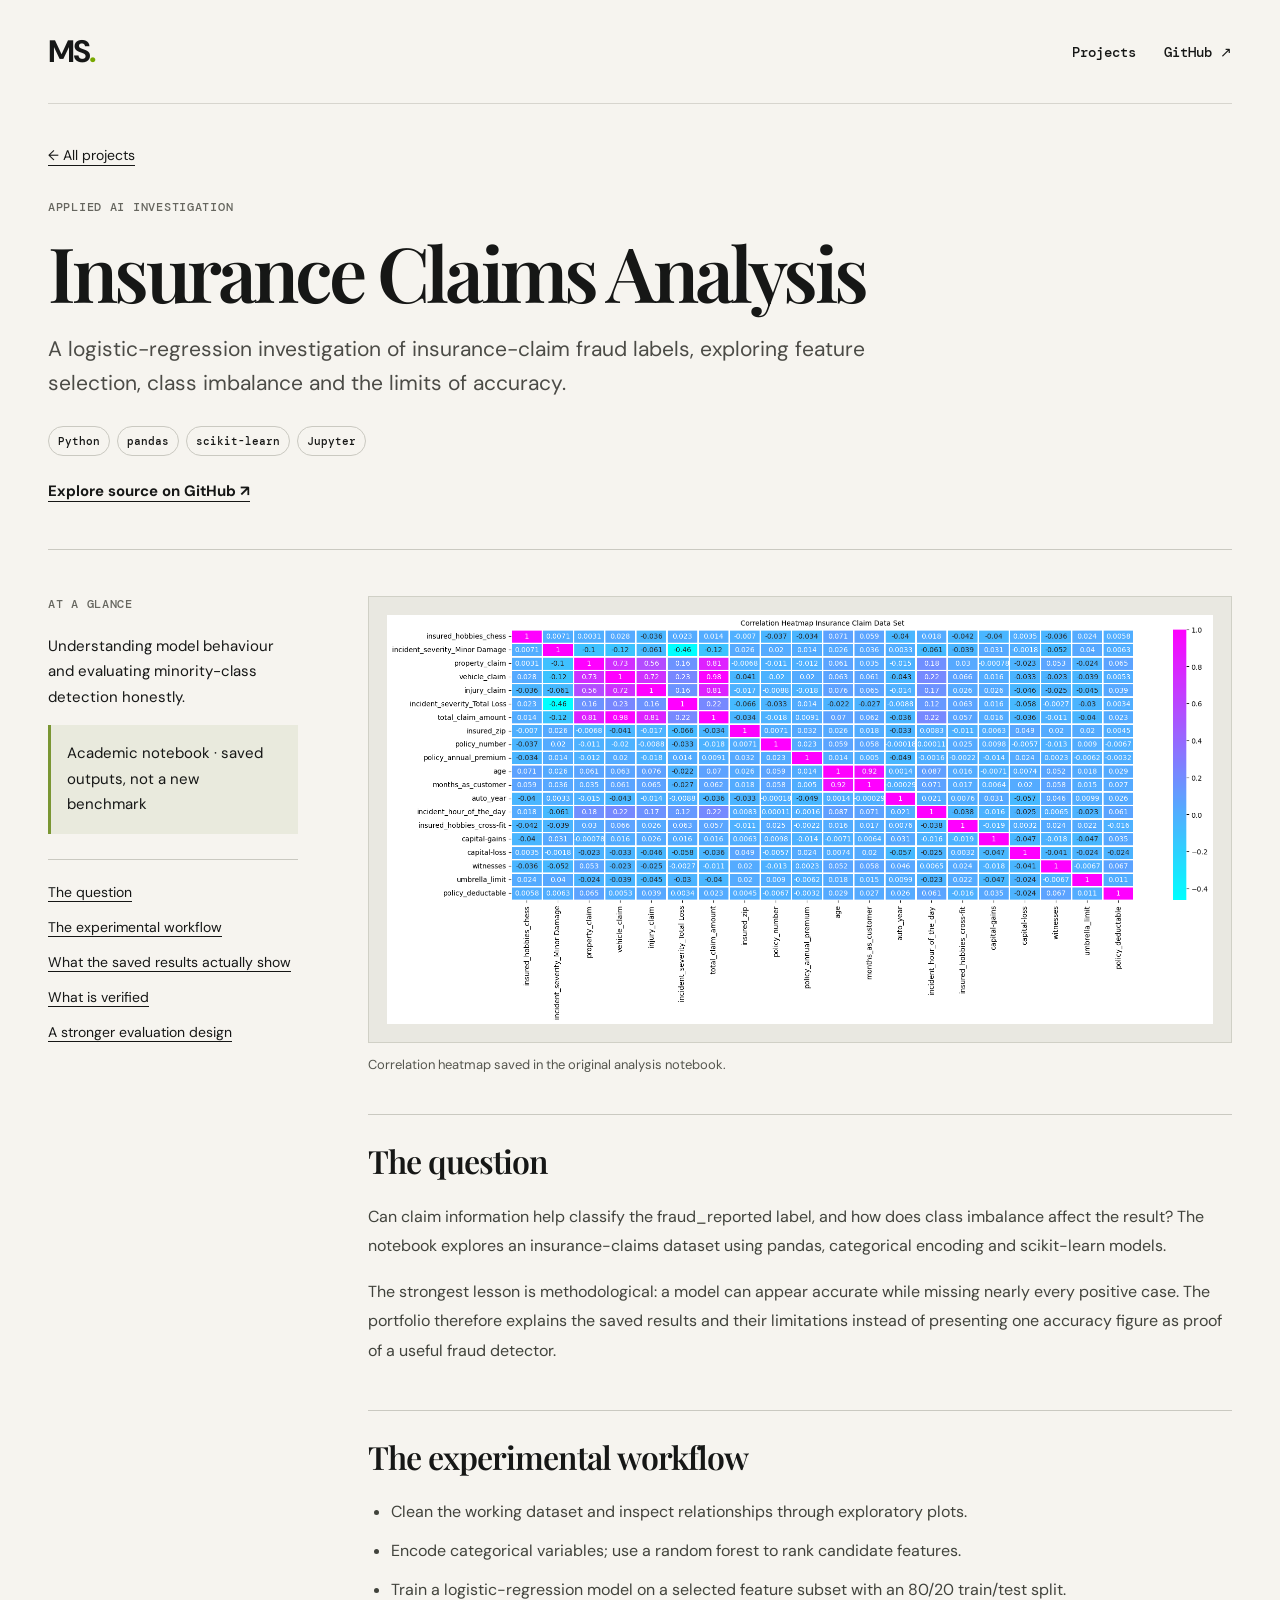
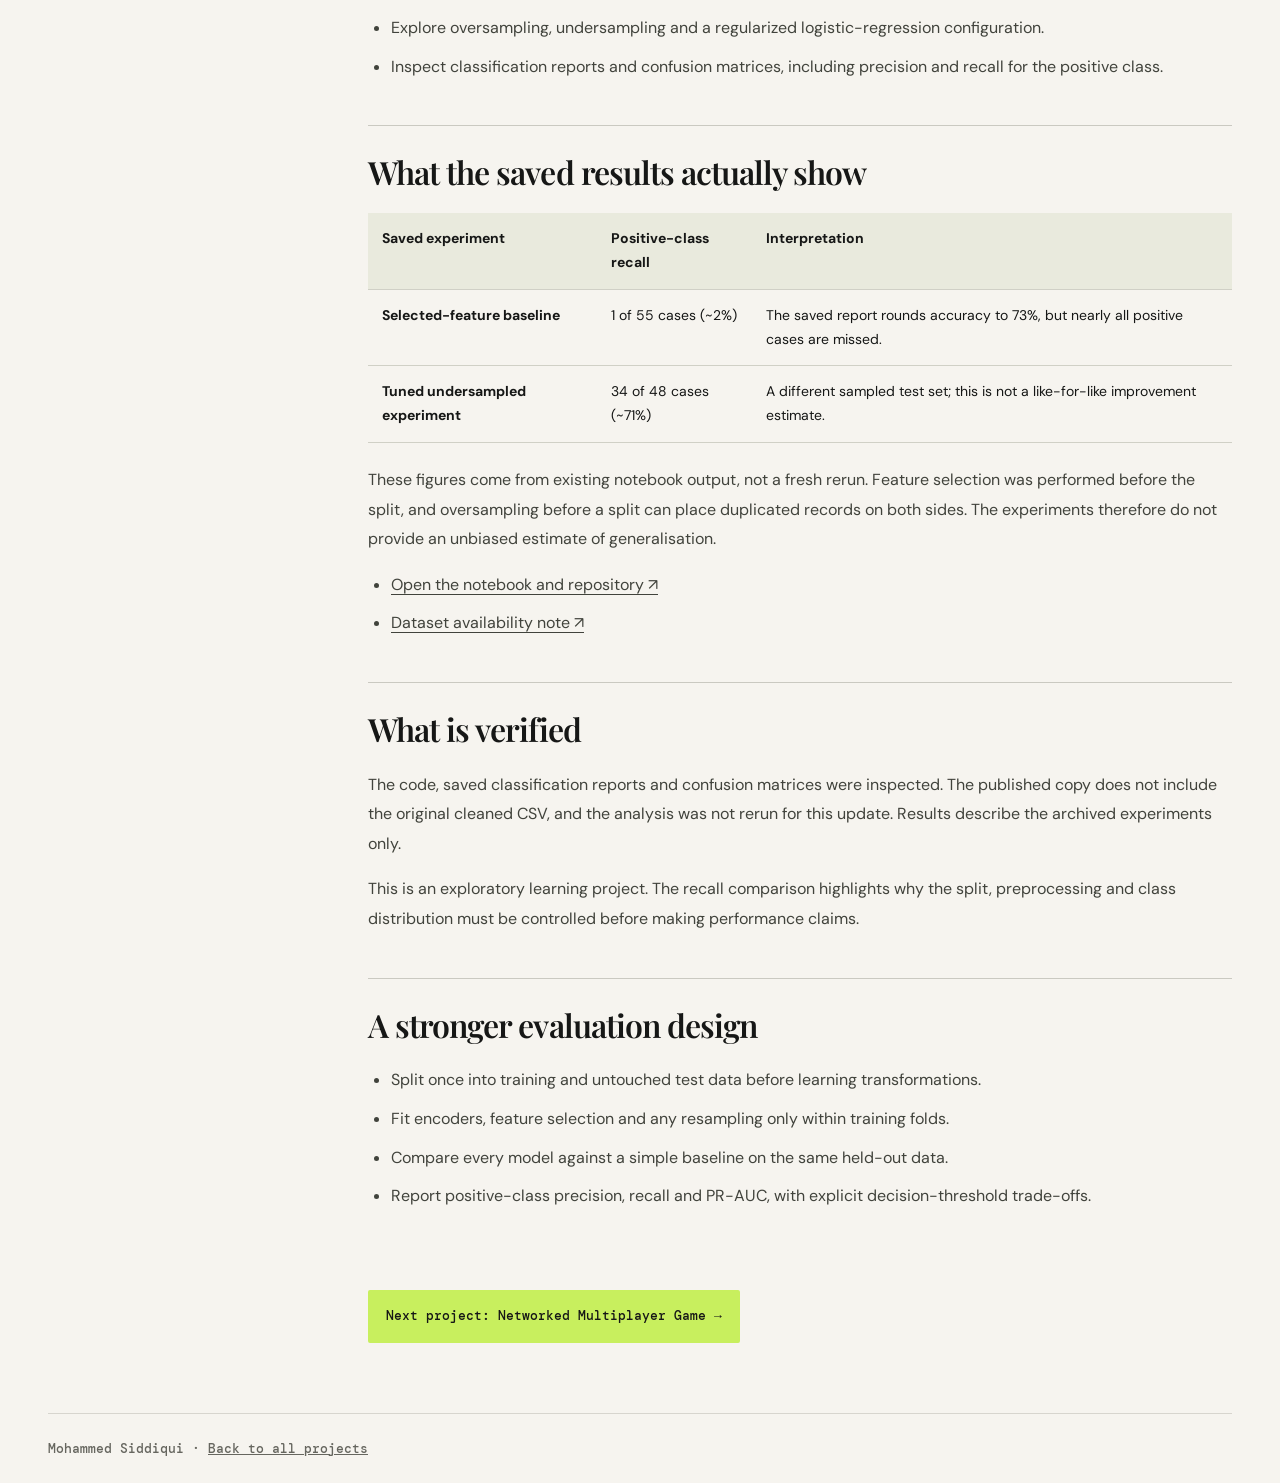
==== projects/applied-ai/index.html @ d2560d96 "Build six detailed project case studies, expand game source and add Java coursework" ====
<!doctype html><html lang="en"><head><meta charset="utf-8"><meta name="viewport" content="width=device-width,initial-scale=1"><meta name="description" content="A logistic-regression investigation of insurance-claim fraud labels, exploring feature selection, class imbalance and the limits of accuracy."><meta name="theme-color" content="#c8ef5e"><title>Insurance Claims Analysis · Mohammed Siddiqui</title><link rel="stylesheet" href="../../styles.css"><link rel="stylesheet" href="../../case-studies.css"></head><body><a class="skip-link" href="#case-content">Skip to case study</a><main><nav aria-label="Primary navigation"><a class="brand" href="../../index.html">MS<span>.</span></a><div class="nav-links"><a href="../../index.html#projects">Projects</a><a href="https://github.com/rr11ddzz" target="_blank" rel="noreferrer">GitHub ↗</a></div></nav><header class="case-hero"><a class="back-link" href="../../index.html#projects">← All projects</a><p class="eyebrow">Applied AI investigation</p><h1>Insurance Claims Analysis</h1><p class="case-lead">A logistic-regression investigation of insurance-claim fraud labels, exploring feature selection, class imbalance and the limits of accuracy.</p><ul class="stack" aria-label="Technologies"><li>Python</li><li>pandas</li><li>scikit-learn</li><li>Jupyter</li></ul><div class="case-actions"><a href="https://github.com/rr11ddzz/applied-ai-logistic-regression" target="_blank" rel="noreferrer">Explore source on GitHub ↗</a></div></header><div class="case-layout"><aside class="case-sidebar"><p class="eyebrow">At a glance</p><p>Understanding model behaviour and evaluating minority-class detection honestly.</p><p class="review-label">Academic notebook · saved outputs, not a new benchmark</p><div class="toc" aria-label="Case study contents"><a href="#brief">The question</a><a href="#implementation">The experimental workflow</a><a href="#evidence">What the saved results actually show</a><a href="#review">What is verified</a><a href="#next">A stronger evaluation design</a></div></aside><article id="case-content"><figure class="case-evidence"><img src="../../assets/ai-analysis.png" alt="Correlation heatmap saved in the original analysis notebook." loading="lazy" decoding="async"><figcaption>Correlation heatmap saved in the original analysis notebook.</figcaption></figure><section id="brief" class="case-section"><h2>The question</h2><p>Can claim information help classify the fraud_reported label, and how does class imbalance affect the result? The notebook explores an insurance-claims dataset using pandas, categorical encoding and scikit-learn models.</p><p>The strongest lesson is methodological: a model can appear accurate while missing nearly every positive case. The portfolio therefore explains the saved results and their limitations instead of presenting one accuracy figure as proof of a useful fraud detector.</p></section><section id="implementation" class="case-section"><h2>The experimental workflow</h2><ul><li>Clean the working dataset and inspect relationships through exploratory plots.</li><li>Encode categorical variables; use a random forest to rank candidate features.</li><li>Train a logistic-regression model on a selected feature subset with an 80/20 train/test split.</li><li>Explore oversampling, undersampling and a regularized logistic-regression configuration.</li><li>Inspect classification reports and confusion matrices, including precision and recall for the positive class.</li></ul></section><section id="evidence" class="case-section"><h2>What the saved results actually show</h2><div class="table-wrap"><table><thead><tr><th scope="col">Saved experiment</th><th scope="col">Positive-class recall</th><th scope="col">Interpretation</th></tr></thead><tbody><tr><td>Selected-feature baseline</td><td>1 of 55 cases (~2%)</td><td>The saved report rounds accuracy to 73%, but nearly all positive cases are missed.</td></tr><tr><td>Tuned undersampled experiment</td><td>34 of 48 cases (~71%)</td><td>A different sampled test set; this is not a like-for-like improvement estimate.</td></tr></tbody></table></div><p>These figures come from existing notebook output, not a fresh rerun. Feature selection was performed before the split, and oversampling before a split can place duplicated records on both sides. The experiments therefore do not provide an unbiased estimate of generalisation.</p><ul><li><a href="https://github.com/rr11ddzz/applied-ai-logistic-regression" target="_blank" rel="noreferrer">Open the notebook and repository ↗</a></li><li><a href="https://github.com/rr11ddzz/applied-ai-logistic-regression/tree/main/data" target="_blank" rel="noreferrer">Dataset availability note ↗</a></li></ul></section><section id="review" class="case-section"><h2>What is verified</h2><p>The code, saved classification reports and confusion matrices were inspected. The published copy does not include the original cleaned CSV, and the analysis was not rerun for this update. Results describe the archived experiments only.</p><p>This is an exploratory learning project. The recall comparison highlights why the split, preprocessing and class distribution must be controlled before making performance claims.</p></section><section id="next" class="case-section"><h2>A stronger evaluation design</h2><ul><li>Split once into training and untouched test data before learning transformations.</li><li>Fit encoders, feature selection and any resampling only within training folds.</li><li>Compare every model against a simple baseline on the same held-out data.</li><li>Report positive-class precision, recall and PR-AUC, with explicit decision-threshold trade-offs.</li></ul></section><a class="button" href="../networked-game/">Next project: Networked Multiplayer Game →</a></article></div><footer class="case-footer">Mohammed Siddiqui · <a href="../../index.html#projects">Back to all projects</a></footer></main></body></html>
---- styles.css ----
@import url('https://fonts.googleapis.com/css2?family=DM+Mono:wght@400;500&family=DM+Sans:opsz,wght@9..40,400;9..40,500;9..40,700&family=Playfair+Display:ital,wght@0,600;0,700;1,600&display=swap');

:root { --ink:#161716; --paper:#f6f4ef; --lime:#c8ef5e; --grey:#deded7; --muted:#66665f; }
* { box-sizing:border-box; }
html { scroll-behavior:smooth; }
body { margin:0; background:var(--paper); color:var(--ink); font-family:'DM Sans',sans-serif; }
main { max-width:1320px; margin:auto; padding:0 48px; }
nav { height:104px; display:flex; align-items:center; justify-content:space-between; border-bottom:1px solid #d7d5ce; }
.brand { font:700 31px/1 'DM Sans',sans-serif; letter-spacing:-2px; text-decoration:none; color:var(--ink); }.brand span{color:#78a800}.nav-links{display:flex;gap:28px}.nav-links a{color:var(--ink);font:500 14px 'DM Mono',monospace;text-decoration:none}.nav-links a:hover,.project-link:hover{text-decoration:underline}
.hero { min-height:665px; padding:110px 0 78px; border-bottom:1px solid #d7d5ce; display:flex; flex-direction:column; align-items:flex-start; justify-content:center; }.eyebrow,.tag{font:500 12px 'DM Mono',monospace;letter-spacing:.06em;text-transform:uppercase;color:var(--muted);margin:0 0 22px}.hero h1{margin:0;font:700 clamp(76px,12vw,168px)/.77 'Playfair Display',serif;letter-spacing:-.07em}.hero h1 em{color:#719a10}.intro{max-width:490px;margin:58px 0 28px;font-size:20px;line-height:1.45;letter-spacing:-.02em}.button{display:inline-flex;align-items:center;gap:20px;padding:16px 18px;background:var(--lime);border-radius:2px;color:var(--ink);font:500 13px 'DM Mono',monospace;text-decoration:none;transition:transform .18s}.button:hover{transform:translateY(-3px)}
.work{padding:130px 0 70px}.section-heading{display:grid;grid-template-columns:1fr 2fr;gap:32px;margin-bottom:72px}.section-heading h2,.closing h2{margin:0;max-width:690px;font:600 clamp(39px,5vw,68px)/.98 'Playfair Display',serif;letter-spacing:-.05em}.project{position:relative;display:grid;grid-template-columns:70px minmax(270px,1fr) minmax(310px,1fr);gap:36px;padding:48px 0;border-top:1px solid #c9c8c1}.project-number{font:500 12px 'DM Mono',monospace;color:var(--muted);padding-top:8px}.project-copy{max-width:490px}.project-copy .tag{margin-bottom:14px}.project h3{margin:0 0 18px;font:600 clamp(33px,4vw,52px)/.95 'Playfair Display',serif;letter-spacing:-.05em}.project-copy>p:not(.tag){margin:0;color:#4b4b46;font-size:16px;line-height:1.55}.stack{display:flex;flex-wrap:wrap;gap:7px;margin:25px 0;padding:0;list-style:none}.stack li{padding:7px 9px;border:1px solid #cac9c1;border-radius:20px;font:500 11px 'DM Mono',monospace}.project-link{display:inline-flex;gap:14px;color:var(--ink);font:500 13px 'DM Mono',monospace;text-decoration:none}.project-art{min-height:260px;background:var(--ink);border-radius:3px;padding:21px;position:relative;overflow:hidden}.browser-bar{display:block;width:100%;height:9px;border-radius:6px;background:#484944;margin-bottom:35px}.art-commerce{background:#304234}.art-line{display:block;width:54%;height:12px;background:#d0e7bd;margin:12px 0;border-radius:5px}.art-line.wide{width:86%;height:18px}.art-grid{display:flex;gap:12px;margin-top:34px}.art-grid i{width:28%;height:100px;background:#7e9d6d;border-radius:3px}.art-booking{background:#293d54}.calendar{display:grid;grid-template-columns:repeat(3,1fr);gap:10px;margin:15px auto;width:76%;padding:20px;background:#ecece6;border-radius:3px}.calendar:before{content:'';grid-column:1/-1;height:18px;background:#92b5d5;margin-bottom:8px}.calendar i{height:38px;background:#c5d7e2}.calendar i:nth-child(3),.calendar i:nth-child(7){background:var(--lime)}.art-ai{background:#392c47}.chart{height:155px;display:flex;align-items:end;gap:17px;padding:10px 19px;border-left:1px solid #bba9ca;border-bottom:1px solid #bba9ca}.chart i{width:18%;background:#b999d0}.chart i:nth-child(1){height:32%}.chart i:nth-child(2){height:56%}.chart i:nth-child(3){height:78%;background:var(--lime)}.chart b{position:absolute;width:60%;height:3px;background:#faf7f2;transform:rotate(-25deg) translate(15px,-48px);transform-origin:left}
.closing{margin:80px 0 0;padding:110px 0;border-top:1px solid #c9c8c1}.closing h2{margin-bottom:35px}.dark{background:var(--ink);color:var(--paper)}footer{max-width:1320px;margin:auto;padding:34px 48px;border-top:1px solid #d7d5ce;color:var(--muted);font:500 11px 'DM Mono',monospace}
@media (max-width:720px){main{padding:0 22px}nav{height:78px}.hero{min-height:550px;padding:80px 0}.intro{margin-top:46px;font-size:18px}.section-heading{display:block}.section-heading .eyebrow{margin-bottom:18px}.work{padding-top:76px}.project{grid-template-columns:35px 1fr;gap:14px;padding:35px 0}.project-art{grid-column:2;min-height:210px;margin-top:10px}.closing{padding:75px 0;margin-top:35px}footer{padding:25px 22px}.nav-links{gap:16px}}

/* Recruiter navigation, readable case studies and intermediate screen widths. */
.skip-link{position:absolute;left:16px;top:-80px;background:var(--ink);color:white;padding:12px;z-index:10}
.skip-link:focus{top:12px}
a:focus-visible,summary:focus-visible{outline:3px solid #527500;outline-offset:5px}
.case-study{margin-top:24px;border-top:1px solid #cac9c1;padding-top:18px}
.case-study summary{cursor:pointer;font-weight:700;line-height:1.5}
.case-study h4{margin:24px 0 8px;font-size:16px}
.case-study p,.case-study li{font-size:15px;line-height:1.65;color:#4b4b46}
.case-study p{margin:0}.case-study ul{padding-left:20px}
.case-study li+li{margin-top:8px}.case-study a{color:var(--ink)}
.case-study .project-link{margin-top:14px;line-height:1.6}
.project>*{min-width:0}.project-art{align-self:start}
@media (min-width:721px) and (max-width:1000px){main{padding:0 28px}.project{grid-template-columns:36px minmax(0,1fr) minmax(0,1fr);gap:22px}.hero{min-height:530px;padding:75px 0}.work{padding-top:80px}}
@media (max-width:420px){.hero h1{font-size:clamp(50px,18vw,76px)}.hero{min-height:450px;padding:65px 0}.project{grid-template-columns:1fr}.project-art{grid-column:1}.project-number{padding:0}.nav-links{gap:12px}}
@media (prefers-reduced-motion:reduce){html{scroll-behavior:auto}.button{transition:none}.button:hover{transform:none}}

/* Original project evidence, shown without cropping. */
.project-preview{margin:0;min-width:0;align-self:start}
.project-preview>a{display:block;background:white;border:1px solid #cac9c1;border-radius:4px;overflow:hidden}
.project-preview img{display:block;width:100%;height:auto}
.project-preview figcaption{padding:12px 0 0;color:#55564e;font-size:13px;line-height:1.6}
.project-preview figcaption a{color:var(--ink);white-space:nowrap}
@media(max-width:720px){.project-preview{grid-column:2;margin-top:12px}}
@media(max-width:420px){.project-preview{grid-column:1}}

.project-index{margin:28px 0 42px;padding:22px;border:1px solid #cac9c1;border-radius:4px}.project-index p{margin:0 0 16px;color:#55564e;font-size:14px}.project-index div{display:flex;flex-wrap:wrap;gap:12px 24px}.project-index a{color:var(--ink);font-size:15px;line-height:1.6}.project{scroll-margin-top:24px}
---- case-studies.css ----
/* Detailed project portfolio; retains the established paper, ink and lime palette. */
a{color:inherit} [hidden]{display:none!important} img{max-width:100%}
.portfolio-hero{display:grid;grid-template-columns:1.4fr 1fr;gap:80px;align-items:center;padding:76px 0;border-bottom:1px solid #cac9c1}
.portfolio-hero h1{font:700 clamp(64px,8vw,116px)/.88 'Playfair Display',serif;letter-spacing:-.065em;margin:0}.portfolio-hero h1 em{color:#527500}
.hero-lead{font-size:20px;line-height:1.6;max-width:560px;margin:32px 0}.intro-note{border-left:3px solid var(--lime);padding:10px 0 10px 30px}.intro-note h2{font:600 34px/1.15 'Playfair Display',serif;letter-spacing:-.03em;margin:0 0 20px}.intro-note p:not(.eyebrow){color:#50514a;line-height:1.7}.intro-note a{display:block;padding:10px 0;font-size:14px;text-underline-offset:4px}
.project-gallery{padding:64px 0;scroll-margin-top:20px}.gallery-heading{display:flex;align-items:end;justify-content:space-between;gap:40px}.gallery-heading h2,.portfolio-end h2{font:600 clamp(38px,5vw,60px)/1.05 'Playfair Display',serif;letter-spacing:-.045em;margin:0}.gallery-heading>p{max-width:340px;font-size:16px;line-height:1.6;color:#55564e}
.filters{display:flex;flex-wrap:wrap;gap:9px;margin-top:32px}.filters button{font:500 13px 'DM Sans',sans-serif;border:1px solid #b9bbb0;background:transparent;color:var(--ink);padding:11px 15px;border-radius:24px;cursor:pointer}.filters button[aria-pressed=true]{background:var(--ink);color:var(--paper);border-color:var(--ink)}button:focus-visible{outline:3px solid #527500;outline-offset:4px}.result-count{font-size:13px;color:#55564e;margin:18px 0 24px}
.work-grid{display:grid;grid-template-columns:repeat(2,minmax(0,1fr));gap:30px}.work-card{border:1px solid #d0d0c6;border-radius:5px;overflow:hidden;background:#faf9f5;scroll-margin-top:25px}.card-image{display:flex;align-items:center;justify-content:center;height:260px;padding:20px;background:#e9e8e1;border-bottom:1px solid #d0d0c6}.card-image img{display:block;width:100%;height:100%;object-fit:contain}.card-copy{padding:28px}.card-copy .eyebrow{font-size:11px;line-height:1.5;margin-bottom:15px}.card-copy h3{font:600 clamp(29px,3vw,39px)/1.05 'Playfair Display',serif;letter-spacing:-.035em;margin:0 0 18px}.card-copy h3 a{text-decoration:none}.card-copy h3 a:hover{text-decoration:underline}.card-copy>p:not(.eyebrow){line-height:1.65;color:#4b4b46}.card-copy>ul:not(.stack){font-size:14px;line-height:1.8;padding-left:19px;color:#4b4b46}.card-copy .stack{margin:22px 0}.card-actions{display:flex;gap:20px;align-items:center;justify-content:space-between;border-top:1px solid #d0d0c6;padding-top:20px;margin-top:24px;font-size:14px;font-weight:700}.card-actions a{text-underline-offset:5px}.portfolio-end{border-top:1px solid #cac9c1;padding:60px 0}.portfolio-end>p:not(.eyebrow){max-width:600px;line-height:1.7;color:#55564e}.portfolio-end .button{margin-top:12px}
.source-preview{background:#20231e;color:#e6eddb;padding:20px;width:100%;max-width:650px;border-radius:3px}.source-preview span{font:12px 'DM Mono',monospace;color:#c8ef5e}.source-preview pre{font:12px/1.5 'DM Mono',monospace;margin:18px 0 0;white-space:pre-wrap;overflow-wrap:anywhere}.card-image .source-preview{height:100%;overflow:hidden}
.case-hero{padding:40px 0 48px;border-bottom:1px solid #cac9c1}.back-link{display:inline-block;margin-bottom:35px;font-size:14px;text-underline-offset:5px}.case-hero h1{font:600 clamp(40px,6vw,76px)/1.02 'Playfair Display',serif;letter-spacing:-.05em;margin:0;max-width:1000px}.case-hero .eyebrow{margin-bottom:18px}.case-lead{font-size:21px;line-height:1.65;max-width:850px;color:#4b4b46}.case-actions{font-weight:700;font-size:15px;text-underline-offset:5px}.case-layout{display:grid;grid-template-columns:250px minmax(0,1fr);gap:70px;padding:46px 0 70px}.case-sidebar{align-self:start;position:sticky;top:25px}.case-sidebar>p:not(.eyebrow){line-height:1.7;font-size:15px}.review-label{padding:16px;background:#e9eadd;border-left:3px solid #7a9633}.toc{display:flex;flex-direction:column;gap:14px;border-top:1px solid #cac9c1;padding-top:22px;margin-top:25px}.toc a{font-size:14px;line-height:1.5;text-underline-offset:4px}.case-evidence{margin:0 0 38px}.case-evidence>img{display:block;max-height:480px;width:100%;object-fit:contain;background:#e9e8e1;padding:18px;border:1px solid #d0d0c6}.case-evidence figcaption,.inline-evidence figcaption{font-size:13px;line-height:1.6;color:#55564e;margin-top:12px}.case-section{scroll-margin-top:30px;padding:28px 0;border-top:1px solid #cac9c1}.case-section h2{font:600 32px/1.15 'Playfair Display',serif;letter-spacing:-.03em;margin:0 0 22px}.case-section p,.case-section li{font-size:16px;line-height:1.85;color:#41433c}.case-section ul{padding-left:23px}.case-section li+li{margin-top:9px}.case-section a{text-underline-offset:4px;overflow-wrap:anywhere}.table-wrap{overflow-x:auto;margin:22px 0}table{border-collapse:collapse;width:100%;font-size:14px;line-height:1.7}th,td{padding:14px;text-align:left;vertical-align:top;border-bottom:1px solid #d0d0c6}th{background:#e9eadd}td:first-child{font-weight:700;min-width:100px}.inline-evidence{margin:30px 0}.inline-evidence img{display:block;width:100%;max-width:700px}.case-footer{max-width:none;padding:26px 0;font-size:13px}.case-layout article>.button{margin-top:35px;line-height:1.6}
@media(max-width:900px){.portfolio-hero{gap:35px}.case-layout{grid-template-columns:190px minmax(0,1fr);gap:35px}.card-image{height:220px}.card-copy{padding:22px}}
@media(max-width:720px){.portfolio-hero{grid-template-columns:1fr;padding:50px 0;gap:35px}.portfolio-hero h1{font-size:clamp(60px,15vw,100px)}.intro-note{padding-left:20px}.intro-note h2{font-size:29px}.hero-lead{font-size:18px}.gallery-heading{display:block}.gallery-heading>p{max-width:100%}.work-grid{grid-template-columns:1fr;gap:24px}.card-image{height:230px}.project-gallery{padding:44px 0}.case-layout{grid-template-columns:1fr;gap:28px;padding-top:25px}.case-sidebar{position:static}.toc{display:grid;grid-template-columns:1fr 1fr;gap:12px}.case-lead{font-size:18px}.case-section h2{font-size:29px}.case-evidence>img{padding:10px}.case-hero{padding-bottom:30px}.case-hero .stack{gap:6px}th,td{padding:10px}.case-section p,.case-section li{font-size:15px}.case-layout article>.button{font-size:12px}}
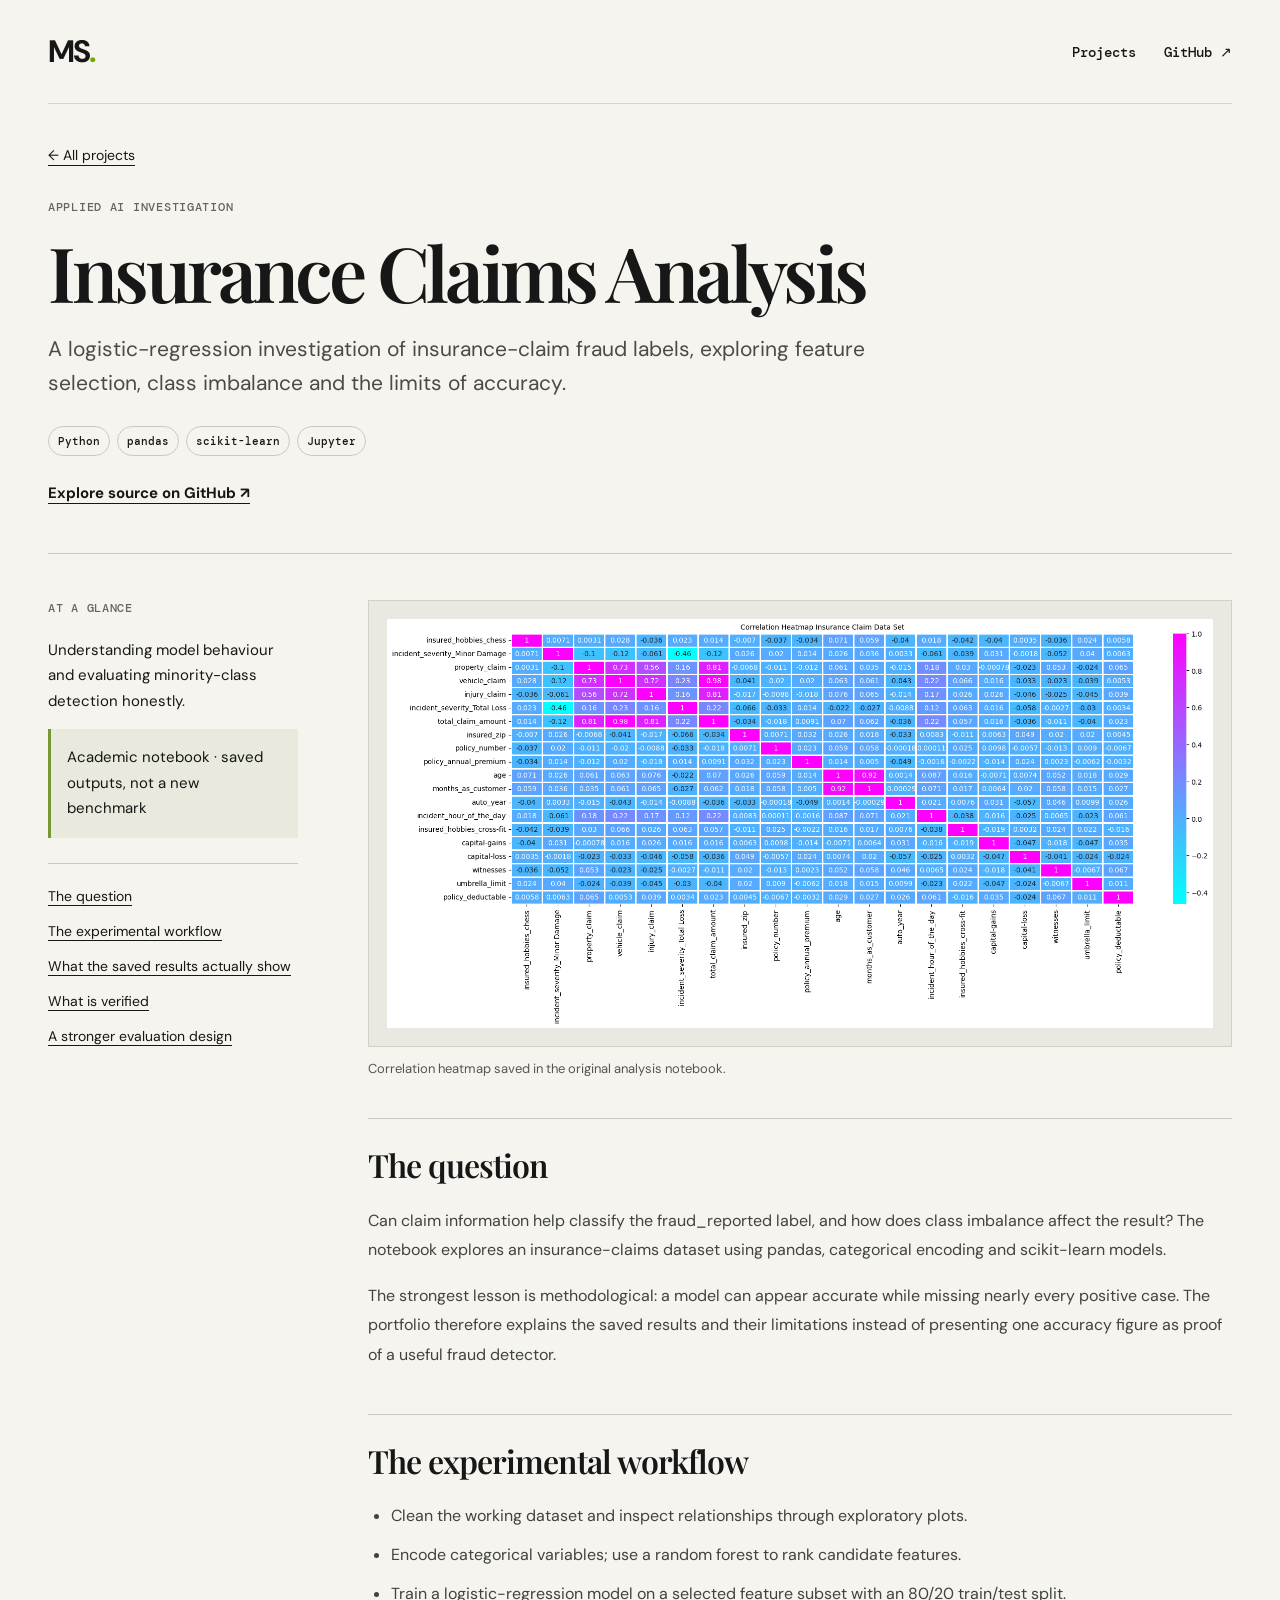
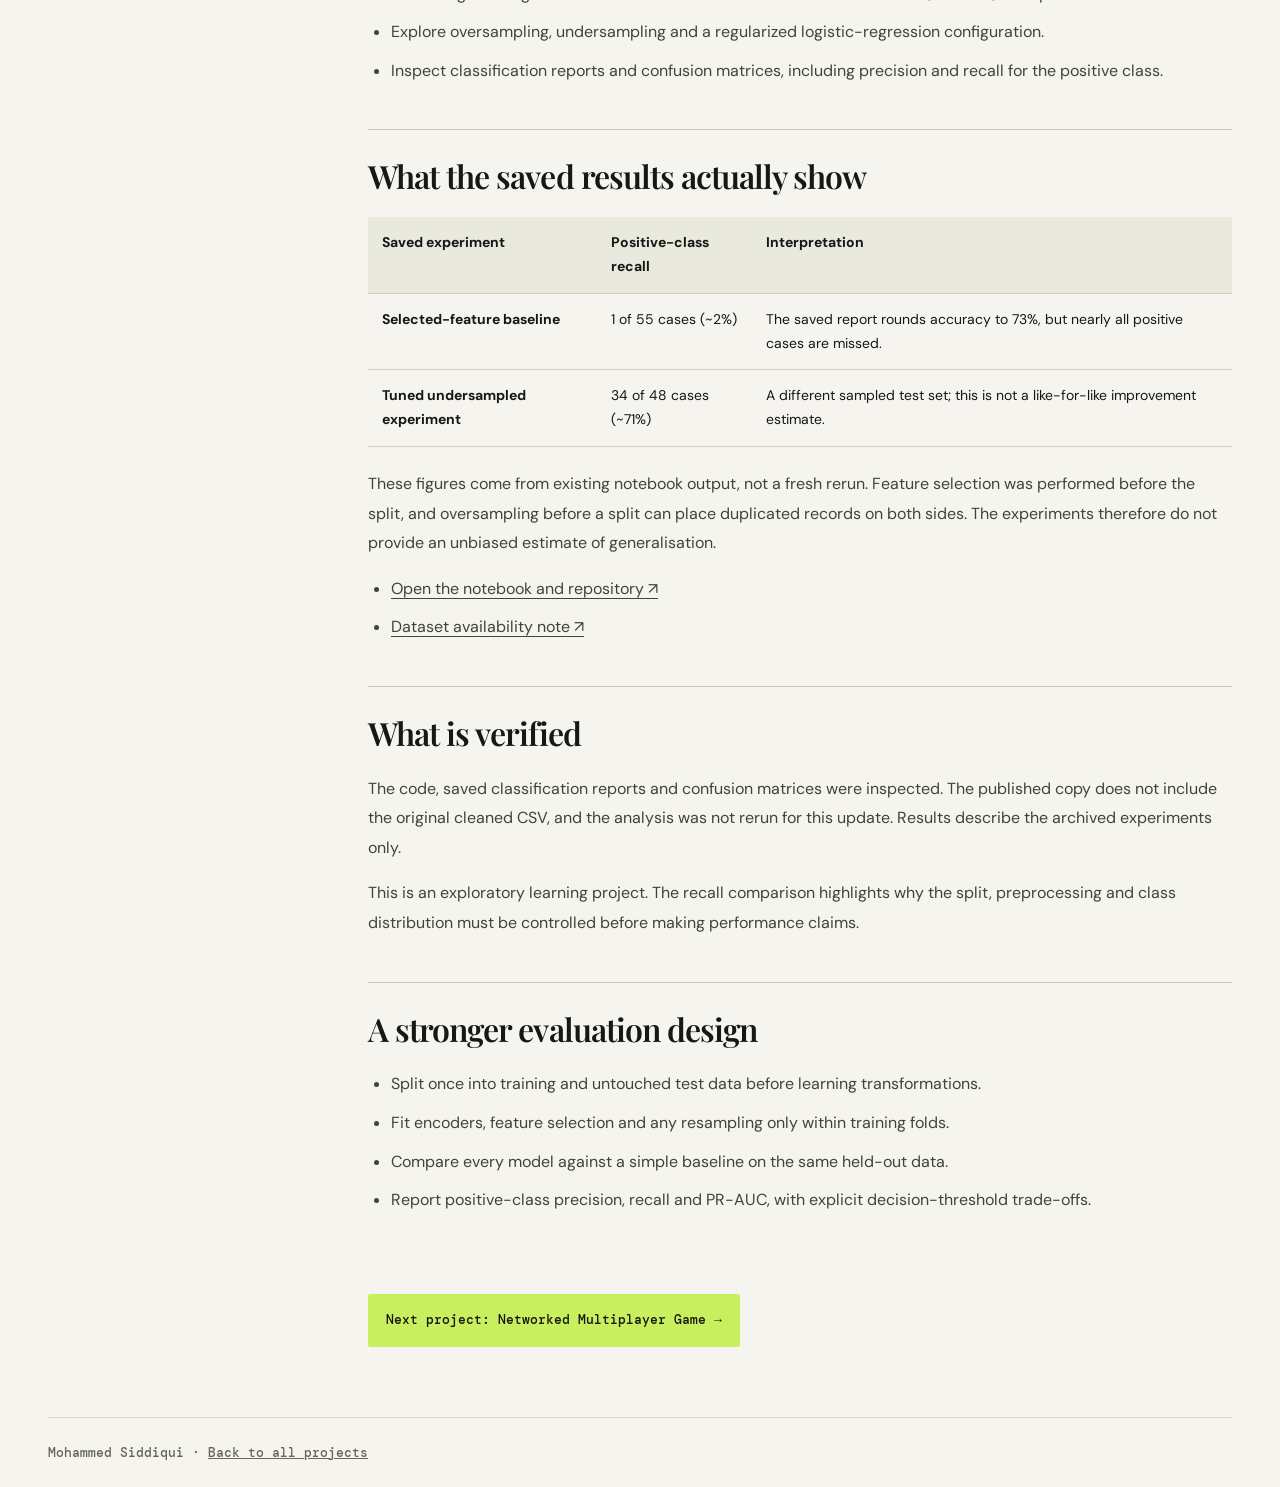
==== commit aa318734: "Finalize portfolio: tested query-safety companion, stable evidence layout and mobile fixes" ====
--- a/projects/applied-ai/index.html
+++ b/projects/applied-ai/index.html
@@ -1 +1 @@
-<!doctype html><html lang="en"><head><meta charset="utf-8"><meta name="viewport" content="width=device-width,initial-scale=1"><meta name="description" content="A logistic-regression investigation of insurance-claim fraud labels, exploring feature selection, class imbalance and the limits of accuracy."><meta name="theme-color" content="#c8ef5e"><title>Insurance Claims Analysis · Mohammed Siddiqui</title><link rel="stylesheet" href="../../styles.css"><link rel="stylesheet" href="../../case-studies.css"></head><body><a class="skip-link" href="#case-content">Skip to case study</a><main><nav aria-label="Primary navigation"><a class="brand" href="../../index.html">MS<span>.</span></a><div class="nav-links"><a href="../../index.html#projects">Projects</a><a href="https://github.com/rr11ddzz" target="_blank" rel="noreferrer">GitHub ↗</a></div></nav><header class="case-hero"><a class="back-link" href="../../index.html#projects">← All projects</a><p class="eyebrow">Applied AI investigation</p><h1>Insurance Claims Analysis</h1><p class="case-lead">A logistic-regression investigation of insurance-claim fraud labels, exploring feature selection, class imbalance and the limits of accuracy.</p><ul class="stack" aria-label="Technologies"><li>Python</li><li>pandas</li><li>scikit-learn</li><li>Jupyter</li></ul><div class="case-actions"><a href="https://github.com/rr11ddzz/applied-ai-logistic-regression" target="_blank" rel="noreferrer">Explore source on GitHub ↗</a></div></header><div class="case-layout"><aside class="case-sidebar"><p class="eyebrow">At a glance</p><p>Understanding model behaviour and evaluating minority-class detection honestly.</p><p class="review-label">Academic notebook · saved outputs, not a new benchmark</p><div class="toc" aria-label="Case study contents"><a href="#brief">The question</a><a href="#implementation">The experimental workflow</a><a href="#evidence">What the saved results actually show</a><a href="#review">What is verified</a><a href="#next">A stronger evaluation design</a></div></aside><article id="case-content"><figure class="case-evidence"><img src="../../assets/ai-analysis.png" alt="Correlation heatmap saved in the original analysis notebook." loading="lazy" decoding="async"><figcaption>Correlation heatmap saved in the original analysis notebook.</figcaption></figure><section id="brief" class="case-section"><h2>The question</h2><p>Can claim information help classify the fraud_reported label, and how does class imbalance affect the result? The notebook explores an insurance-claims dataset using pandas, categorical encoding and scikit-learn models.</p><p>The strongest lesson is methodological: a model can appear accurate while missing nearly every positive case. The portfolio therefore explains the saved results and their limitations instead of presenting one accuracy figure as proof of a useful fraud detector.</p></section><section id="implementation" class="case-section"><h2>The experimental workflow</h2><ul><li>Clean the working dataset and inspect relationships through exploratory plots.</li><li>Encode categorical variables; use a random forest to rank candidate features.</li><li>Train a logistic-regression model on a selected feature subset with an 80/20 train/test split.</li><li>Explore oversampling, undersampling and a regularized logistic-regression configuration.</li><li>Inspect classification reports and confusion matrices, including precision and recall for the positive class.</li></ul></section><section id="evidence" class="case-section"><h2>What the saved results actually show</h2><div class="table-wrap"><table><thead><tr><th scope="col">Saved experiment</th><th scope="col">Positive-class recall</th><th scope="col">Interpretation</th></tr></thead><tbody><tr><td>Selected-feature baseline</td><td>1 of 55 cases (~2%)</td><td>The saved report rounds accuracy to 73%, but nearly all positive cases are missed.</td></tr><tr><td>Tuned undersampled experiment</td><td>34 of 48 cases (~71%)</td><td>A different sampled test set; this is not a like-for-like improvement estimate.</td></tr></tbody></table></div><p>These figures come from existing notebook output, not a fresh rerun. Feature selection was performed before the split, and oversampling before a split can place duplicated records on both sides. The experiments therefore do not provide an unbiased estimate of generalisation.</p><ul><li><a href="https://github.com/rr11ddzz/applied-ai-logistic-regression" target="_blank" rel="noreferrer">Open the notebook and repository ↗</a></li><li><a href="https://github.com/rr11ddzz/applied-ai-logistic-regression/tree/main/data" target="_blank" rel="noreferrer">Dataset availability note ↗</a></li></ul></section><section id="review" class="case-section"><h2>What is verified</h2><p>The code, saved classification reports and confusion matrices were inspected. The published copy does not include the original cleaned CSV, and the analysis was not rerun for this update. Results describe the archived experiments only.</p><p>This is an exploratory learning project. The recall comparison highlights why the split, preprocessing and class distribution must be controlled before making performance claims.</p></section><section id="next" class="case-section"><h2>A stronger evaluation design</h2><ul><li>Split once into training and untouched test data before learning transformations.</li><li>Fit encoders, feature selection and any resampling only within training folds.</li><li>Compare every model against a simple baseline on the same held-out data.</li><li>Report positive-class precision, recall and PR-AUC, with explicit decision-threshold trade-offs.</li></ul></section><a class="button" href="../networked-game/">Next project: Networked Multiplayer Game →</a></article></div><footer class="case-footer">Mohammed Siddiqui · <a href="../../index.html#projects">Back to all projects</a></footer></main></body></html>+<!doctype html><html lang="en"><head><meta charset="utf-8"><meta name="viewport" content="width=device-width,initial-scale=1"><meta name="description" content="A logistic-regression investigation of insurance-claim fraud labels, exploring feature selection, class imbalance and the limits of accuracy."><meta name="theme-color" content="#c8ef5e"><title>Insurance Claims Analysis · Mohammed Siddiqui</title><link rel="stylesheet" href="../../styles.css"><link rel="stylesheet" href="../../case-studies.css"><link rel="canonical" href="https://rr11ddzz.github.io/portfolio/projects/applied-ai/"><meta property="og:type" content="website"><meta property="og:title" content="Insurance Claims Analysis · Mohammed Siddiqui"><meta property="og:url" content="https://rr11ddzz.github.io/portfolio/projects/applied-ai/"><meta property="og:description" content="A logistic-regression investigation of insurance-claim fraud labels, exploring feature selection, class imbalance and the limits of accuracy."></head><body><a class="skip-link" href="#case-content">Skip to case study</a><main><nav aria-label="Primary navigation"><a class="brand" href="../../index.html">MS<span>.</span></a><div class="nav-links"><a href="../../index.html#projects">Projects</a><a href="https://github.com/rr11ddzz" target="_blank" rel="noreferrer">GitHub ↗</a></div></nav><header class="case-hero"><a class="back-link" href="../../index.html#projects">← All projects</a><p class="eyebrow">Applied AI investigation</p><h1>Insurance Claims Analysis</h1><p class="case-lead">A logistic-regression investigation of insurance-claim fraud labels, exploring feature selection, class imbalance and the limits of accuracy.</p><ul class="stack" aria-label="Technologies"><li>Python</li><li>pandas</li><li>scikit-learn</li><li>Jupyter</li></ul><div class="case-actions"><a href="https://github.com/rr11ddzz/applied-ai-logistic-regression" target="_blank" rel="noreferrer">Explore source on GitHub ↗</a></div></header><div class="case-layout"><aside class="case-sidebar"><p class="eyebrow">At a glance</p><p>Understanding model behaviour and evaluating minority-class detection honestly.</p><p class="review-label">Academic notebook · saved outputs, not a new benchmark</p><div class="toc" aria-label="Case study contents"><a href="#brief">The question</a><a href="#implementation">The experimental workflow</a><a href="#evidence">What the saved results actually show</a><a href="#review">What is verified</a><a href="#next">A stronger evaluation design</a></div></aside><article id="case-content"><figure class="case-evidence"><img fetchpriority="high" src="../../assets/ai-analysis.png" alt="Correlation heatmap saved in the original analysis notebook." loading="eager" decoding="async" width="1645" height="815"><figcaption>Correlation heatmap saved in the original analysis notebook.</figcaption></figure><section id="brief" class="case-section"><h2>The question</h2><p>Can claim information help classify the fraud_reported label, and how does class imbalance affect the result? The notebook explores an insurance-claims dataset using pandas, categorical encoding and scikit-learn models.</p><p>The strongest lesson is methodological: a model can appear accurate while missing nearly every positive case. The portfolio therefore explains the saved results and their limitations instead of presenting one accuracy figure as proof of a useful fraud detector.</p></section><section id="implementation" class="case-section"><h2>The experimental workflow</h2><ul><li>Clean the working dataset and inspect relationships through exploratory plots.</li><li>Encode categorical variables; use a random forest to rank candidate features.</li><li>Train a logistic-regression model on a selected feature subset with an 80/20 train/test split.</li><li>Explore oversampling, undersampling and a regularized logistic-regression configuration.</li><li>Inspect classification reports and confusion matrices, including precision and recall for the positive class.</li></ul></section><section id="evidence" class="case-section"><h2>What the saved results actually show</h2><div class="table-wrap"><table><thead><tr><th scope="col">Saved experiment</th><th scope="col">Positive-class recall</th><th scope="col">Interpretation</th></tr></thead><tbody><tr><td>Selected-feature baseline</td><td>1 of 55 cases (~2%)</td><td>The saved report rounds accuracy to 73%, but nearly all positive cases are missed.</td></tr><tr><td>Tuned undersampled experiment</td><td>34 of 48 cases (~71%)</td><td>A different sampled test set; this is not a like-for-like improvement estimate.</td></tr></tbody></table></div><p>These figures come from existing notebook output, not a fresh rerun. Feature selection was performed before the split, and oversampling before a split can place duplicated records on both sides. The experiments therefore do not provide an unbiased estimate of generalisation.</p><ul><li><a href="https://github.com/rr11ddzz/applied-ai-logistic-regression" target="_blank" rel="noreferrer">Open the notebook and repository ↗</a></li><li><a href="https://github.com/rr11ddzz/applied-ai-logistic-regression/tree/main/data" target="_blank" rel="noreferrer">Dataset availability note ↗</a></li></ul></section><section id="review" class="case-section"><h2>What is verified</h2><p>The code, saved classification reports and confusion matrices were inspected. The published copy does not include the original cleaned CSV, and the analysis was not rerun for this update. Results describe the archived experiments only.</p><p>This is an exploratory learning project. The recall comparison highlights why the split, preprocessing and class distribution must be controlled before making performance claims.</p></section><section id="next" class="case-section"><h2>A stronger evaluation design</h2><ul><li>Split once into training and untouched test data before learning transformations.</li><li>Fit encoders, feature selection and any resampling only within training folds.</li><li>Compare every model against a simple baseline on the same held-out data.</li><li>Report positive-class precision, recall and PR-AUC, with explicit decision-threshold trade-offs.</li></ul></section><a class="button" href="../networked-game/">Next project: Networked Multiplayer Game →</a></article></div><footer class="case-footer">Mohammed Siddiqui · <a href="../../index.html#projects">Back to all projects</a></footer></main></body></html>
--- a/case-studies.css
+++ b/case-studies.css
@@ -10,3 +10,14 @@
 .case-hero{padding:40px 0 48px;border-bottom:1px solid #cac9c1}.back-link{display:inline-block;margin-bottom:35px;font-size:14px;text-underline-offset:5px}.case-hero h1{font:600 clamp(40px,6vw,76px)/1.02 'Playfair Display',serif;letter-spacing:-.05em;margin:0;max-width:1000px}.case-hero .eyebrow{margin-bottom:18px}.case-lead{font-size:21px;line-height:1.65;max-width:850px;color:#4b4b46}.case-actions{font-weight:700;font-size:15px;text-underline-offset:5px}.case-layout{display:grid;grid-template-columns:250px minmax(0,1fr);gap:70px;padding:46px 0 70px}.case-sidebar{align-self:start;position:sticky;top:25px}.case-sidebar>p:not(.eyebrow){line-height:1.7;font-size:15px}.review-label{padding:16px;background:#e9eadd;border-left:3px solid #7a9633}.toc{display:flex;flex-direction:column;gap:14px;border-top:1px solid #cac9c1;padding-top:22px;margin-top:25px}.toc a{font-size:14px;line-height:1.5;text-underline-offset:4px}.case-evidence{margin:0 0 38px}.case-evidence>img{display:block;max-height:480px;width:100%;object-fit:contain;background:#e9e8e1;padding:18px;border:1px solid #d0d0c6}.case-evidence figcaption,.inline-evidence figcaption{font-size:13px;line-height:1.6;color:#55564e;margin-top:12px}.case-section{scroll-margin-top:30px;padding:28px 0;border-top:1px solid #cac9c1}.case-section h2{font:600 32px/1.15 'Playfair Display',serif;letter-spacing:-.03em;margin:0 0 22px}.case-section p,.case-section li{font-size:16px;line-height:1.85;color:#41433c}.case-section ul{padding-left:23px}.case-section li+li{margin-top:9px}.case-section a{text-underline-offset:4px;overflow-wrap:anywhere}.table-wrap{overflow-x:auto;margin:22px 0}table{border-collapse:collapse;width:100%;font-size:14px;line-height:1.7}th,td{padding:14px;text-align:left;vertical-align:top;border-bottom:1px solid #d0d0c6}th{background:#e9eadd}td:first-child{font-weight:700;min-width:100px}.inline-evidence{margin:30px 0}.inline-evidence img{display:block;width:100%;max-width:700px}.case-footer{max-width:none;padding:26px 0;font-size:13px}.case-layout article>.button{margin-top:35px;line-height:1.6}
 @media(max-width:900px){.portfolio-hero{gap:35px}.case-layout{grid-template-columns:190px minmax(0,1fr);gap:35px}.card-image{height:220px}.card-copy{padding:22px}}
 @media(max-width:720px){.portfolio-hero{grid-template-columns:1fr;padding:50px 0;gap:35px}.portfolio-hero h1{font-size:clamp(60px,15vw,100px)}.intro-note{padding-left:20px}.intro-note h2{font-size:29px}.hero-lead{font-size:18px}.gallery-heading{display:block}.gallery-heading>p{max-width:100%}.work-grid{grid-template-columns:1fr;gap:24px}.card-image{height:230px}.project-gallery{padding:44px 0}.case-layout{grid-template-columns:1fr;gap:28px;padding-top:25px}.case-sidebar{position:static}.toc{display:grid;grid-template-columns:1fr 1fr;gap:12px}.case-lead{font-size:18px}.case-section h2{font-size:29px}.case-evidence>img{padding:10px}.case-hero{padding-bottom:30px}.case-hero .stack{gap:6px}th,td{padding:10px}.case-section p,.case-section li{font-size:15px}.case-layout article>.button{font-size:12px}}
+
+/* Original demonstration links stay readable on narrow screens. */
+.card-actions{flex-wrap:wrap;justify-content:flex-start;gap:16px 22px}.case-actions{display:flex;flex-wrap:wrap;gap:18px 28px;line-height:1.6}.demo-chapters{display:flex;flex-wrap:wrap;gap:12px}.demo-chapters a{display:block;padding:12px 16px;border:1px solid #b9bbb0;border-radius:4px;font-size:14px;line-height:1.5;background:#e9eadd}.case-section .evidence-note{font-size:13px;color:#55564e}.demo-chapters a:hover{background:#dce7c3}
+
+/* Reserve evidence space before image decode; keep printed case studies useful. */
+.case-evidence>img,.inline-evidence img{height:auto}
+@media print{html{scroll-behavior:auto}body{background:white;color:black}main{max-width:none;padding:0}nav,.skip-link,.back-link,.toc,.filters,.case-actions,.case-layout article>.button{display:none!important}.case-hero,.portfolio-hero{padding:16px 0}.case-layout{display:block;padding:16px 0}.case-sidebar{position:static}.case-sidebar .eyebrow,.case-sidebar>p:not(.review-label){display:none}.case-hero h1{font-size:30pt}.case-lead{font-size:12pt}.case-section h2{font-size:18pt;break-after:avoid}.case-section p,.case-section li{font-size:10pt}.case-section{padding:16px 0}figure,tr{break-inside:avoid}.case-evidence>img{max-height:240px}.work-grid{display:block}.work-card{break-inside:avoid;margin:16px 0}.card-image{height:150px}.portfolio-end{display:none}a{color:black}.case-footer{font-size:9pt}}
+/* Allow wide technical tables to scroll inside their column on small phones. */
+.case-layout>*{min-width:0}.toc a{overflow-wrap:anywhere}
+@media(max-width:720px){.case-layout{grid-template-columns:minmax(0,1fr)}.toc{grid-template-columns:repeat(2,minmax(0,1fr))}}
+@media(max-width:360px){.portfolio-hero h1{font-size:56px}.card-copy h3{overflow-wrap:anywhere}}
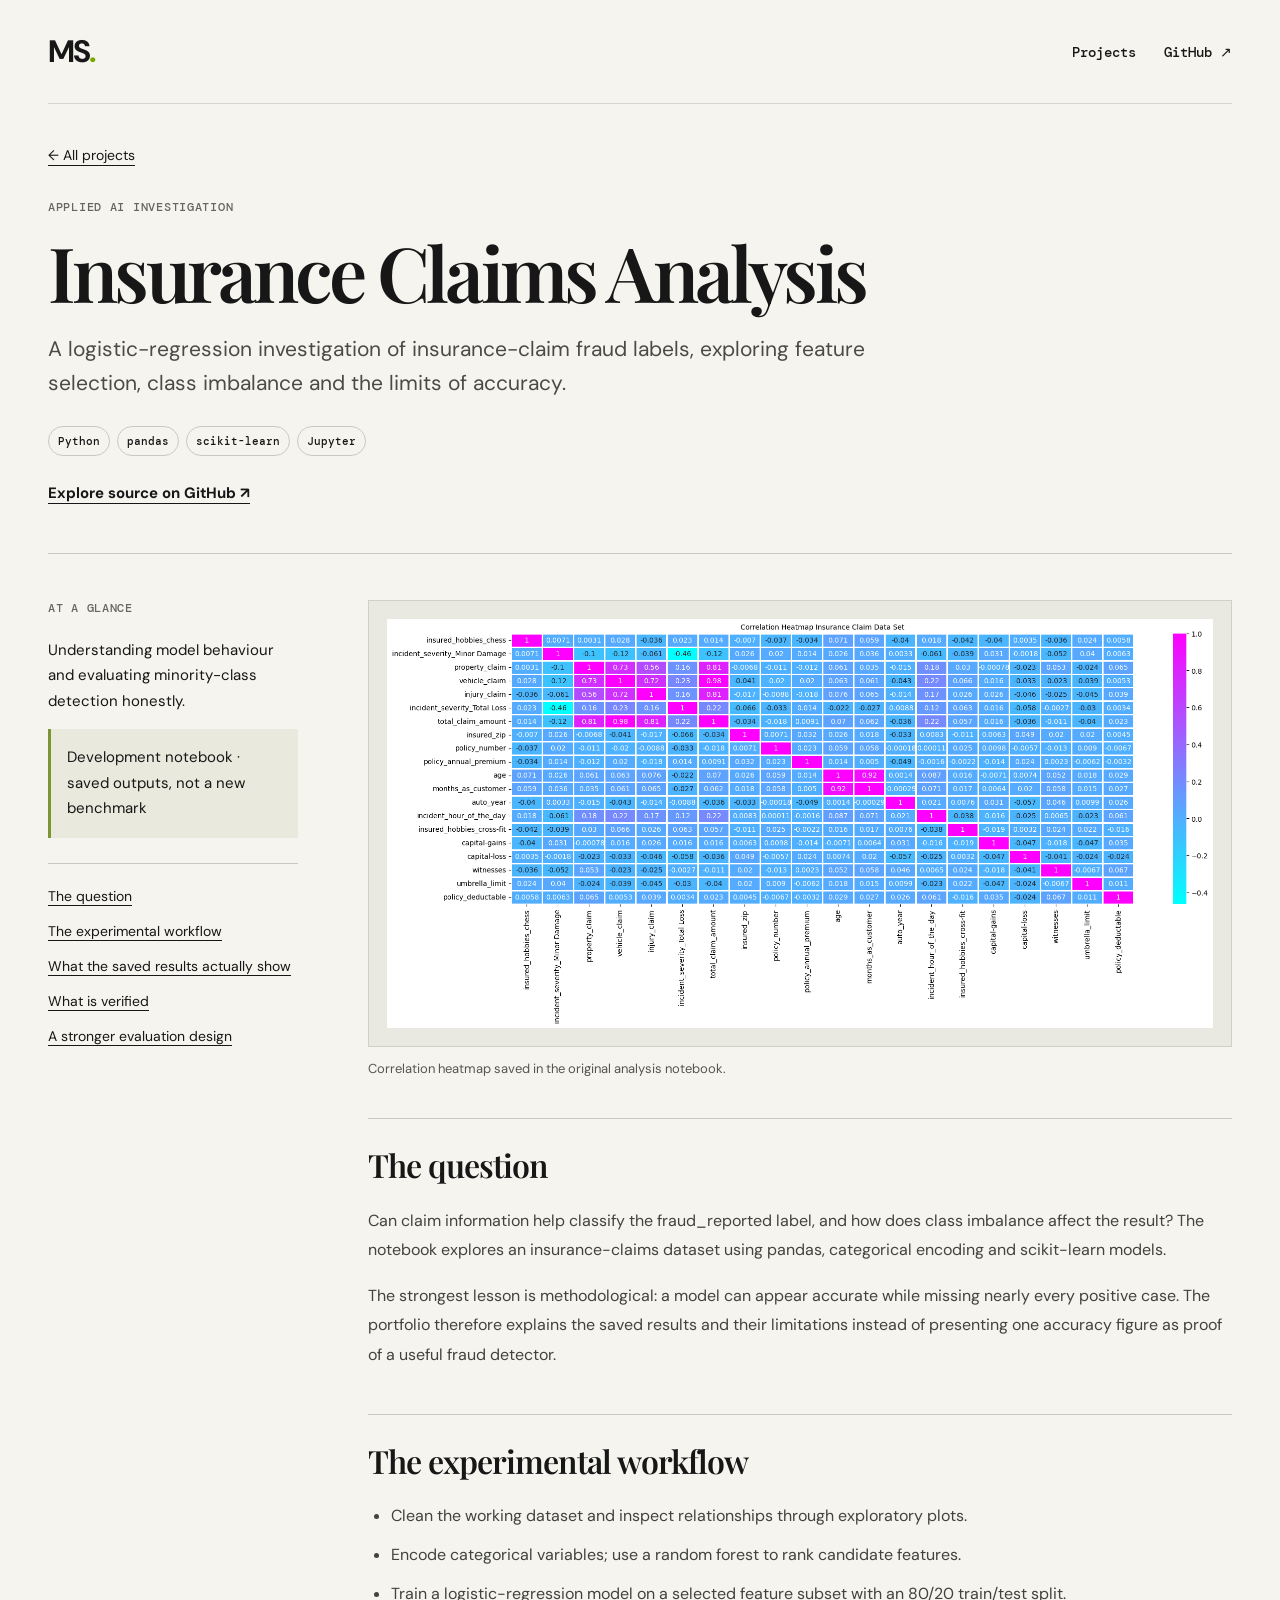
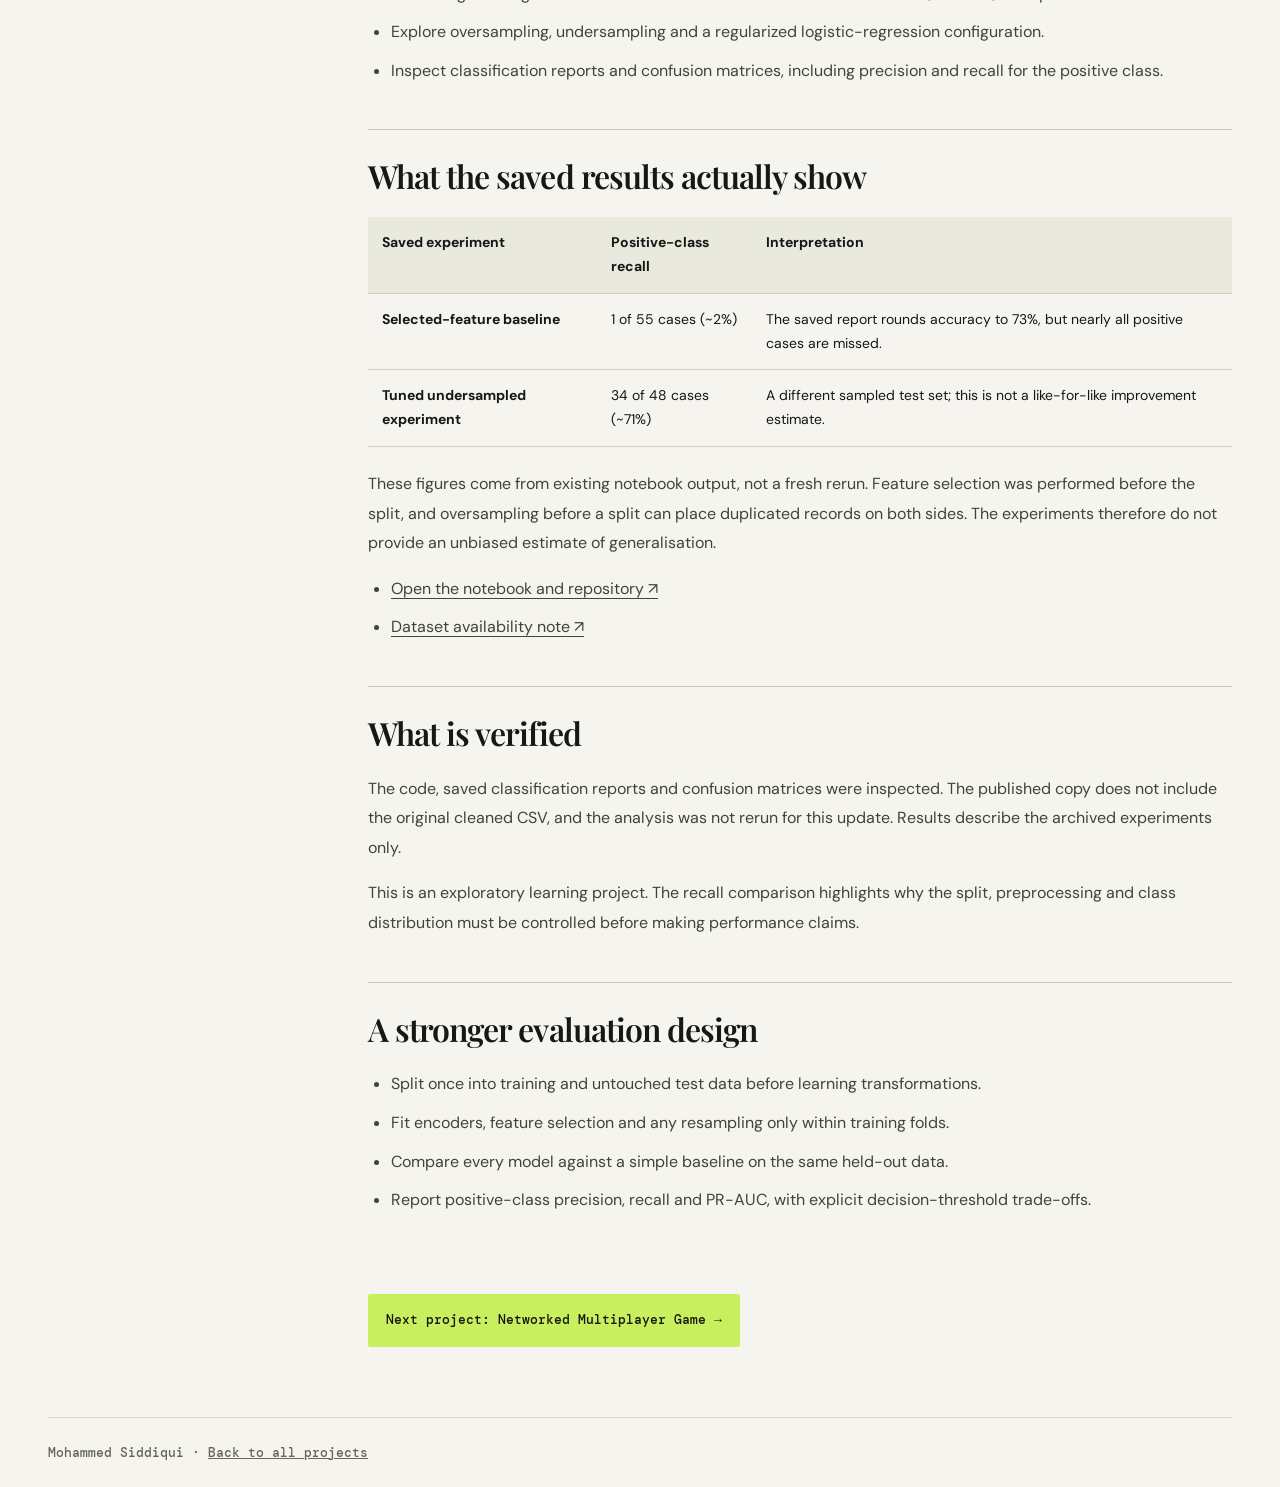
==== commit 72b81b77: "Use neutral project descriptions throughout portfolio" ====
--- a/projects/applied-ai/index.html
+++ b/projects/applied-ai/index.html
@@ -1 +1 @@
-<!doctype html><html lang="en"><head><meta charset="utf-8"><meta name="viewport" content="width=device-width,initial-scale=1"><meta name="description" content="A logistic-regression investigation of insurance-claim fraud labels, exploring feature selection, class imbalance and the limits of accuracy."><meta name="theme-color" content="#c8ef5e"><title>Insurance Claims Analysis · Mohammed Siddiqui</title><link rel="stylesheet" href="../../styles.css"><link rel="stylesheet" href="../../case-studies.css"><link rel="canonical" href="https://rr11ddzz.github.io/portfolio/projects/applied-ai/"><meta property="og:type" content="website"><meta property="og:title" content="Insurance Claims Analysis · Mohammed Siddiqui"><meta property="og:url" content="https://rr11ddzz.github.io/portfolio/projects/applied-ai/"><meta property="og:description" content="A logistic-regression investigation of insurance-claim fraud labels, exploring feature selection, class imbalance and the limits of accuracy."></head><body><a class="skip-link" href="#case-content">Skip to case study</a><main><nav aria-label="Primary navigation"><a class="brand" href="../../index.html">MS<span>.</span></a><div class="nav-links"><a href="../../index.html#projects">Projects</a><a href="https://github.com/rr11ddzz" target="_blank" rel="noreferrer">GitHub ↗</a></div></nav><header class="case-hero"><a class="back-link" href="../../index.html#projects">← All projects</a><p class="eyebrow">Applied AI investigation</p><h1>Insurance Claims Analysis</h1><p class="case-lead">A logistic-regression investigation of insurance-claim fraud labels, exploring feature selection, class imbalance and the limits of accuracy.</p><ul class="stack" aria-label="Technologies"><li>Python</li><li>pandas</li><li>scikit-learn</li><li>Jupyter</li></ul><div class="case-actions"><a href="https://github.com/rr11ddzz/applied-ai-logistic-regression" target="_blank" rel="noreferrer">Explore source on GitHub ↗</a></div></header><div class="case-layout"><aside class="case-sidebar"><p class="eyebrow">At a glance</p><p>Understanding model behaviour and evaluating minority-class detection honestly.</p><p class="review-label">Academic notebook · saved outputs, not a new benchmark</p><div class="toc" aria-label="Case study contents"><a href="#brief">The question</a><a href="#implementation">The experimental workflow</a><a href="#evidence">What the saved results actually show</a><a href="#review">What is verified</a><a href="#next">A stronger evaluation design</a></div></aside><article id="case-content"><figure class="case-evidence"><img fetchpriority="high" src="../../assets/ai-analysis.png" alt="Correlation heatmap saved in the original analysis notebook." loading="eager" decoding="async" width="1645" height="815"><figcaption>Correlation heatmap saved in the original analysis notebook.</figcaption></figure><section id="brief" class="case-section"><h2>The question</h2><p>Can claim information help classify the fraud_reported label, and how does class imbalance affect the result? The notebook explores an insurance-claims dataset using pandas, categorical encoding and scikit-learn models.</p><p>The strongest lesson is methodological: a model can appear accurate while missing nearly every positive case. The portfolio therefore explains the saved results and their limitations instead of presenting one accuracy figure as proof of a useful fraud detector.</p></section><section id="implementation" class="case-section"><h2>The experimental workflow</h2><ul><li>Clean the working dataset and inspect relationships through exploratory plots.</li><li>Encode categorical variables; use a random forest to rank candidate features.</li><li>Train a logistic-regression model on a selected feature subset with an 80/20 train/test split.</li><li>Explore oversampling, undersampling and a regularized logistic-regression configuration.</li><li>Inspect classification reports and confusion matrices, including precision and recall for the positive class.</li></ul></section><section id="evidence" class="case-section"><h2>What the saved results actually show</h2><div class="table-wrap"><table><thead><tr><th scope="col">Saved experiment</th><th scope="col">Positive-class recall</th><th scope="col">Interpretation</th></tr></thead><tbody><tr><td>Selected-feature baseline</td><td>1 of 55 cases (~2%)</td><td>The saved report rounds accuracy to 73%, but nearly all positive cases are missed.</td></tr><tr><td>Tuned undersampled experiment</td><td>34 of 48 cases (~71%)</td><td>A different sampled test set; this is not a like-for-like improvement estimate.</td></tr></tbody></table></div><p>These figures come from existing notebook output, not a fresh rerun. Feature selection was performed before the split, and oversampling before a split can place duplicated records on both sides. The experiments therefore do not provide an unbiased estimate of generalisation.</p><ul><li><a href="https://github.com/rr11ddzz/applied-ai-logistic-regression" target="_blank" rel="noreferrer">Open the notebook and repository ↗</a></li><li><a href="https://github.com/rr11ddzz/applied-ai-logistic-regression/tree/main/data" target="_blank" rel="noreferrer">Dataset availability note ↗</a></li></ul></section><section id="review" class="case-section"><h2>What is verified</h2><p>The code, saved classification reports and confusion matrices were inspected. The published copy does not include the original cleaned CSV, and the analysis was not rerun for this update. Results describe the archived experiments only.</p><p>This is an exploratory learning project. The recall comparison highlights why the split, preprocessing and class distribution must be controlled before making performance claims.</p></section><section id="next" class="case-section"><h2>A stronger evaluation design</h2><ul><li>Split once into training and untouched test data before learning transformations.</li><li>Fit encoders, feature selection and any resampling only within training folds.</li><li>Compare every model against a simple baseline on the same held-out data.</li><li>Report positive-class precision, recall and PR-AUC, with explicit decision-threshold trade-offs.</li></ul></section><a class="button" href="../networked-game/">Next project: Networked Multiplayer Game →</a></article></div><footer class="case-footer">Mohammed Siddiqui · <a href="../../index.html#projects">Back to all projects</a></footer></main></body></html>+<!doctype html><html lang="en"><head><meta charset="utf-8"><meta name="viewport" content="width=device-width,initial-scale=1"><meta name="description" content="A logistic-regression investigation of insurance-claim fraud labels, exploring feature selection, class imbalance and the limits of accuracy."><meta name="theme-color" content="#c8ef5e"><title>Insurance Claims Analysis · Mohammed Siddiqui</title><link rel="stylesheet" href="../../styles.css"><link rel="stylesheet" href="../../case-studies.css"><link rel="canonical" href="https://rr11ddzz.github.io/portfolio/projects/applied-ai/"><meta property="og:type" content="website"><meta property="og:title" content="Insurance Claims Analysis · Mohammed Siddiqui"><meta property="og:url" content="https://rr11ddzz.github.io/portfolio/projects/applied-ai/"><meta property="og:description" content="A logistic-regression investigation of insurance-claim fraud labels, exploring feature selection, class imbalance and the limits of accuracy."></head><body><a class="skip-link" href="#case-content">Skip to case study</a><main><nav aria-label="Primary navigation"><a class="brand" href="../../index.html">MS<span>.</span></a><div class="nav-links"><a href="../../index.html#projects">Projects</a><a href="https://github.com/rr11ddzz" target="_blank" rel="noreferrer">GitHub ↗</a></div></nav><header class="case-hero"><a class="back-link" href="../../index.html#projects">← All projects</a><p class="eyebrow">Applied AI investigation</p><h1>Insurance Claims Analysis</h1><p class="case-lead">A logistic-regression investigation of insurance-claim fraud labels, exploring feature selection, class imbalance and the limits of accuracy.</p><ul class="stack" aria-label="Technologies"><li>Python</li><li>pandas</li><li>scikit-learn</li><li>Jupyter</li></ul><div class="case-actions"><a href="https://github.com/rr11ddzz/applied-ai-logistic-regression" target="_blank" rel="noreferrer">Explore source on GitHub ↗</a></div></header><div class="case-layout"><aside class="case-sidebar"><p class="eyebrow">At a glance</p><p>Understanding model behaviour and evaluating minority-class detection honestly.</p><p class="review-label">Development notebook · saved outputs, not a new benchmark</p><div class="toc" aria-label="Case study contents"><a href="#brief">The question</a><a href="#implementation">The experimental workflow</a><a href="#evidence">What the saved results actually show</a><a href="#review">What is verified</a><a href="#next">A stronger evaluation design</a></div></aside><article id="case-content"><figure class="case-evidence"><img fetchpriority="high" src="../../assets/ai-analysis.png" alt="Correlation heatmap saved in the original analysis notebook." loading="eager" decoding="async" width="1645" height="815"><figcaption>Correlation heatmap saved in the original analysis notebook.</figcaption></figure><section id="brief" class="case-section"><h2>The question</h2><p>Can claim information help classify the fraud_reported label, and how does class imbalance affect the result? The notebook explores an insurance-claims dataset using pandas, categorical encoding and scikit-learn models.</p><p>The strongest lesson is methodological: a model can appear accurate while missing nearly every positive case. The portfolio therefore explains the saved results and their limitations instead of presenting one accuracy figure as proof of a useful fraud detector.</p></section><section id="implementation" class="case-section"><h2>The experimental workflow</h2><ul><li>Clean the working dataset and inspect relationships through exploratory plots.</li><li>Encode categorical variables; use a random forest to rank candidate features.</li><li>Train a logistic-regression model on a selected feature subset with an 80/20 train/test split.</li><li>Explore oversampling, undersampling and a regularized logistic-regression configuration.</li><li>Inspect classification reports and confusion matrices, including precision and recall for the positive class.</li></ul></section><section id="evidence" class="case-section"><h2>What the saved results actually show</h2><div class="table-wrap"><table><thead><tr><th scope="col">Saved experiment</th><th scope="col">Positive-class recall</th><th scope="col">Interpretation</th></tr></thead><tbody><tr><td>Selected-feature baseline</td><td>1 of 55 cases (~2%)</td><td>The saved report rounds accuracy to 73%, but nearly all positive cases are missed.</td></tr><tr><td>Tuned undersampled experiment</td><td>34 of 48 cases (~71%)</td><td>A different sampled test set; this is not a like-for-like improvement estimate.</td></tr></tbody></table></div><p>These figures come from existing notebook output, not a fresh rerun. Feature selection was performed before the split, and oversampling before a split can place duplicated records on both sides. The experiments therefore do not provide an unbiased estimate of generalisation.</p><ul><li><a href="https://github.com/rr11ddzz/applied-ai-logistic-regression" target="_blank" rel="noreferrer">Open the notebook and repository ↗</a></li><li><a href="https://github.com/rr11ddzz/applied-ai-logistic-regression/tree/main/data" target="_blank" rel="noreferrer">Dataset availability note ↗</a></li></ul></section><section id="review" class="case-section"><h2>What is verified</h2><p>The code, saved classification reports and confusion matrices were inspected. The published copy does not include the original cleaned CSV, and the analysis was not rerun for this update. Results describe the archived experiments only.</p><p>This is an exploratory learning project. The recall comparison highlights why the split, preprocessing and class distribution must be controlled before making performance claims.</p></section><section id="next" class="case-section"><h2>A stronger evaluation design</h2><ul><li>Split once into training and untouched test data before learning transformations.</li><li>Fit encoders, feature selection and any resampling only within training folds.</li><li>Compare every model against a simple baseline on the same held-out data.</li><li>Report positive-class precision, recall and PR-AUC, with explicit decision-threshold trade-offs.</li></ul></section><a class="button" href="../networked-game/">Next project: Networked Multiplayer Game →</a></article></div><footer class="case-footer">Mohammed Siddiqui · <a href="../../index.html#projects">Back to all projects</a></footer></main></body></html>
